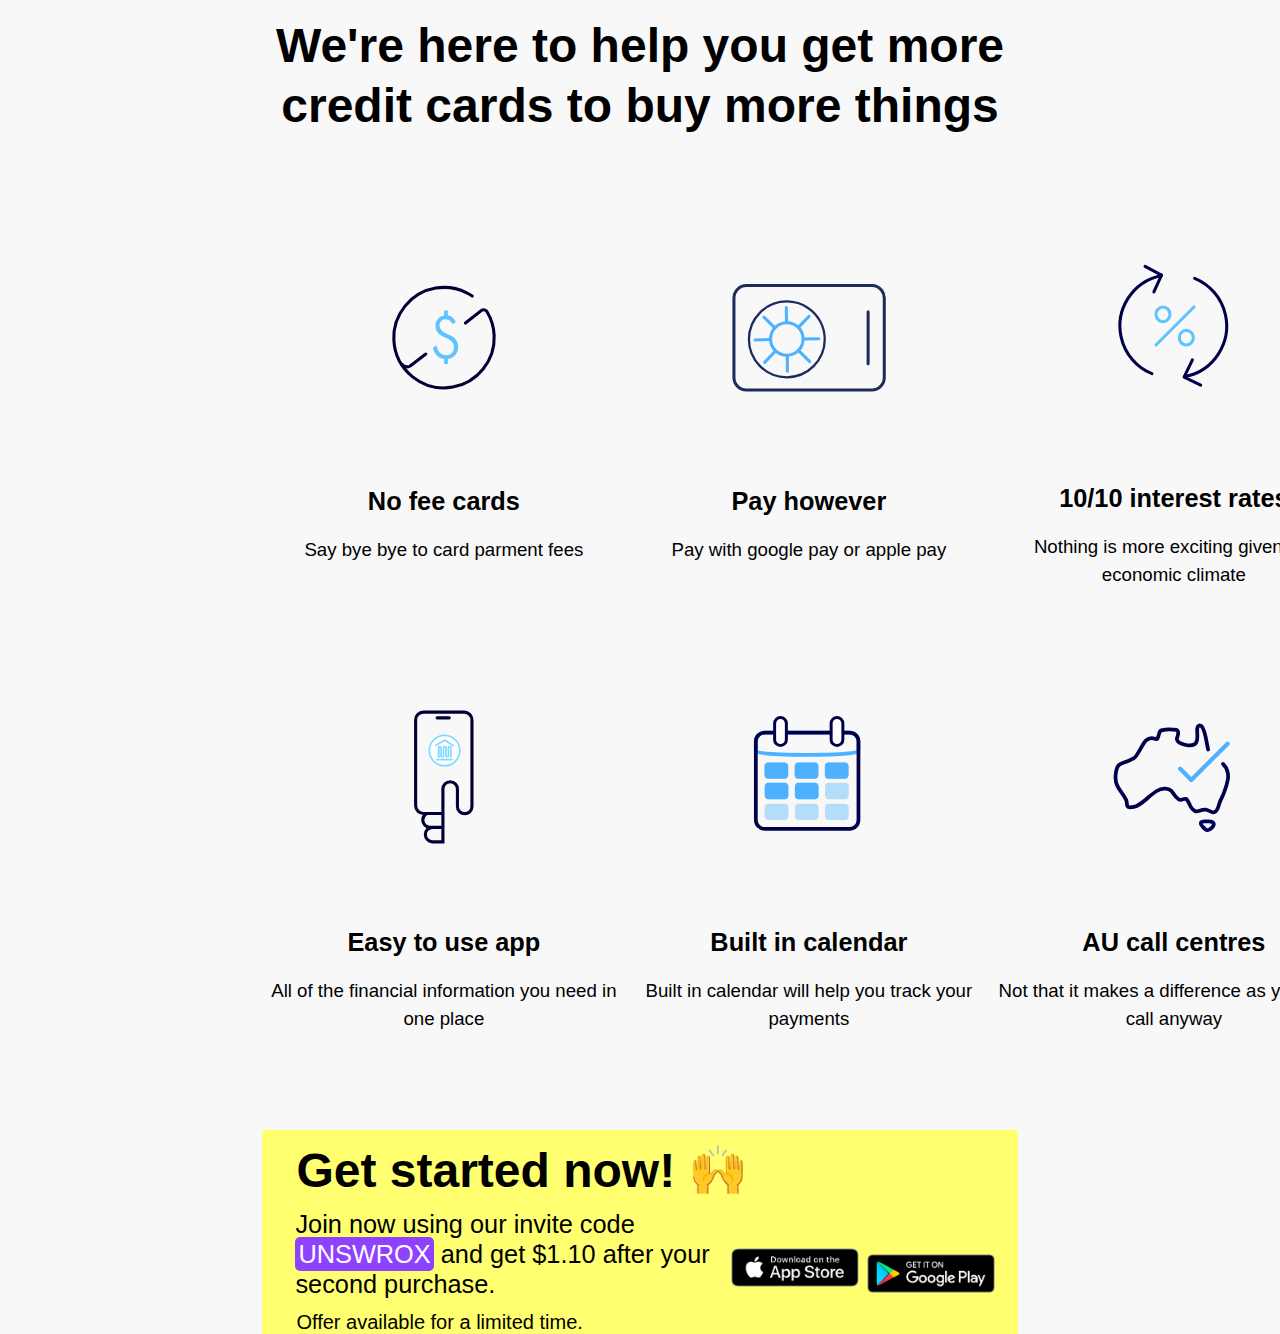
==== task3/index.html @ c68cee31 "ass1" ====
<!DOCTYPE html>
<html>
    <head>
        <!-- <link rel="stylesheet" href="task3.css"> -->
        <style>
            body {
                font-family: Arial, Helvetica, sans-serif;
                margin: 0;
                height: 100vh;
                display: flex;
                flex-direction: column;
                align-items: center;
                justify-content: space-around;
                background-color: #f8f8f8;
            }
            
            /*title box*/
            .flex-box-title{
                width: 59%;
                text-align: center;
                font-size: 48px;
                font-weight: bold;
                margin-top: 16px;
                line-height: 60px;
            }
            
            /* to hold 6 icons */
            .flex-box-icons-big{
                display: flex;
                width: 68%;
                flex-direction: column;
                align-items: center;
                justify-content: space-around;
                margin-top: 57px;
            }
            /* to hold 3 icons */
            .flex-box-icons-small{
                display: flex;
                width: 87%;
                flex-direction: row;
                align-items: center;
                justify-content: space-around;
                margin-bottom: 6%;
            }

            /*1 icon */
            .flex-box-icons-small-individual{
                display: flex;
                width: 100%;
                flex-direction: column;
                align-items: center;
                margin-bottom: 6%;
            }

            /* text in icon */
            .icon-text-header{
                font-weight: bold;
                font-size: 19pt;
                margin-bottom: 10px;
                margin-top: 29px;
            }
            .icon-text-header-2{
                font-weight: bold;
                font-size: 19pt;
                margin-bottom: 10px;
                margin-top: 10px;
                padding-top: 28px;
            }
            .icon-text{
                margin-top: 10px;
                width: 365px;
                font-size: 14pt;
                text-align: center;
                line-height: 28px;
            }
            /* image */
            .image {
                width:230px;
                height:240px;
            }
            .image-2 {
                width:230px;
                height:240px;
                margin-top: 13px;
            }
            .image-3 {
                width:165px;
                height:150px;
                margin-top: 15px;
                margin-bottom: 38px;
            }

            /*rectangle box*/
            .rectangle-box{
                display: flex;
                width: 59%;
                height: 219px;
                background-color: #FFFF70;
                flex-direction: column;
                position: relative;
            }

            /*rectangle-box-text*/
            h1 {
                font-size: 36pt;
                margin-left: 34px;
                margin-top: 12px;
                margin-bottom: 10px;
            }
            .rectangle-box-text{
                font-size: 19pt;
                margin-left: 33px;
                width: 59%;
                line-height: 30px;
            }
            .rectangle-box-text-2{
                font-size: 15pt;
                margin-left: 34px;
                margin-top: 12px;
            }
            
            /*purple box*/
            .purple-box{
                background-color: #8E42FF; 
                color: white; 
                margin: 0px;
                border-radius: 5px;
                padding: 3px;
            }

            /*app store logo*/
            .app-store{
                position: absolute;
                right: 21%;
                bottom: 23%;
                width: 17%;
                height: auto;
            }
            /*google play logo*/
            .google-play{
                position: absolute;
                right: 3%;
                bottom: 20%;
                width: 17%;
                height: auto;
            }

            /*when hovered */
            @media (hover: hover) {
                .purple-box:hover {
                    opacity: 0.7;
                }
                .flex-box-icons-small-individual:hover{
                    opacity: 0.5;
                }
            }

            @media screen and (max-width: 800px) {
                .flex-box-icons-small {
                    flex-direction: column;
                }
            }
        </style>
    </head>
    <body>
        <div class="flex-box-title">We're here to help you get more credit cards to buy more things</div>
        <div class="flex-box-icons-big">
            <div class="flex-box-icons-small">
                <div class="flex-box-icons-small-individual">
                    <img src="assets/q5_icon1.svg" class="image"/>
                    <div class="icon-text-header">No fee cards</div>
                    <div class="icon-text">Say bye bye to card parment fees</div>
                </div>
                <div class="flex-box-icons-small-individual">
                    <img src="assets/q5_icon2.svg" class="image"/>
                    <div class="icon-text-header">Pay however</div>
                    <div class="icon-text">Pay with google pay or apple pay</div>
                </div>
                <div class="flex-box-icons-small-individual">
                    <img src="assets/q5_icon3.svg" class="image-2"/>
                    <div class="icon-text-header-2">10/10 interest rates</div>
                    <div class="icon-text">Nothing is more exciting given the economic climate</div>
                </div>
            </div>
            <div class="flex-box-icons-small">
                <div class="flex-box-icons-small-individual">
                    <img src="assets/q5_icon4.svg" class="image-3"/>
                    <div class="icon-text-header-2">Easy to use app</div>
                    <div class="icon-text">All of the financial information you need in one place</div>
                </div>
                <div class="flex-box-icons-small-individual">
                    <img src="assets/q5_icon5.svg" class="image-3"/>
                    <div class="icon-text-header-2">Built in calendar</div>
                    <div class="icon-text">Built in calendar will help you track your payments</div>
                </div>
                <div class="flex-box-icons-small-individual">
                    <img src="assets/q5_icon6.svg" class="image-3"/>
                    <div class="icon-text-header-2">AU call centres</div>
                    <div class="icon-text">Not that it makes a difference as you won't call anyway</div>
                </div>
            </div>
        </div>
        <div class="rectangle-box">
            <h1>Get started now! 🙌</h1>
            <div class="rectangle-box-text">Join now using our invite code <span class="purple-box">UNSWROX</span> and get $1.10 after your second purchase.</div>
            <div class="rectangle-box-text-2">Offer available for a limited time.</div>
            <img src="assets/app-store.png" class="app-store"/>
            <img src="assets/google-play.png" class="google-play"/>
        </div>
    </body>
</html>
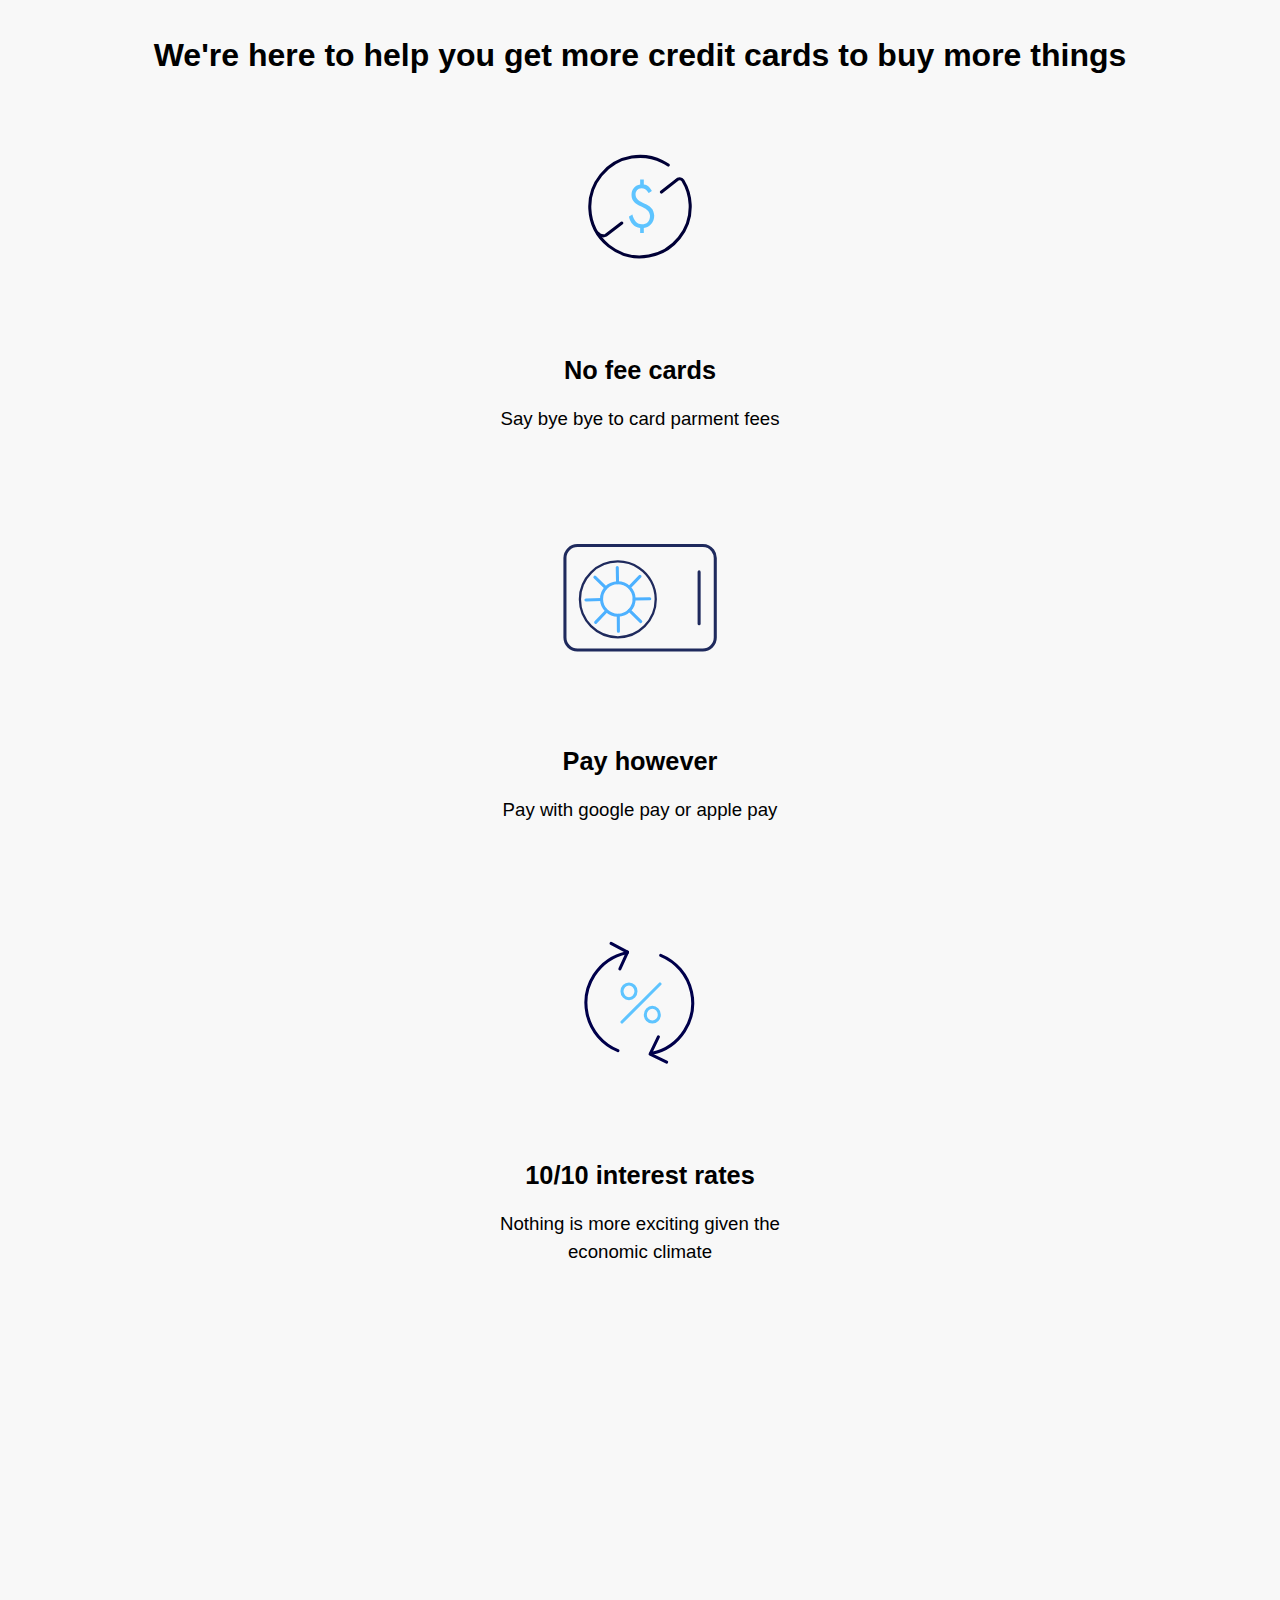
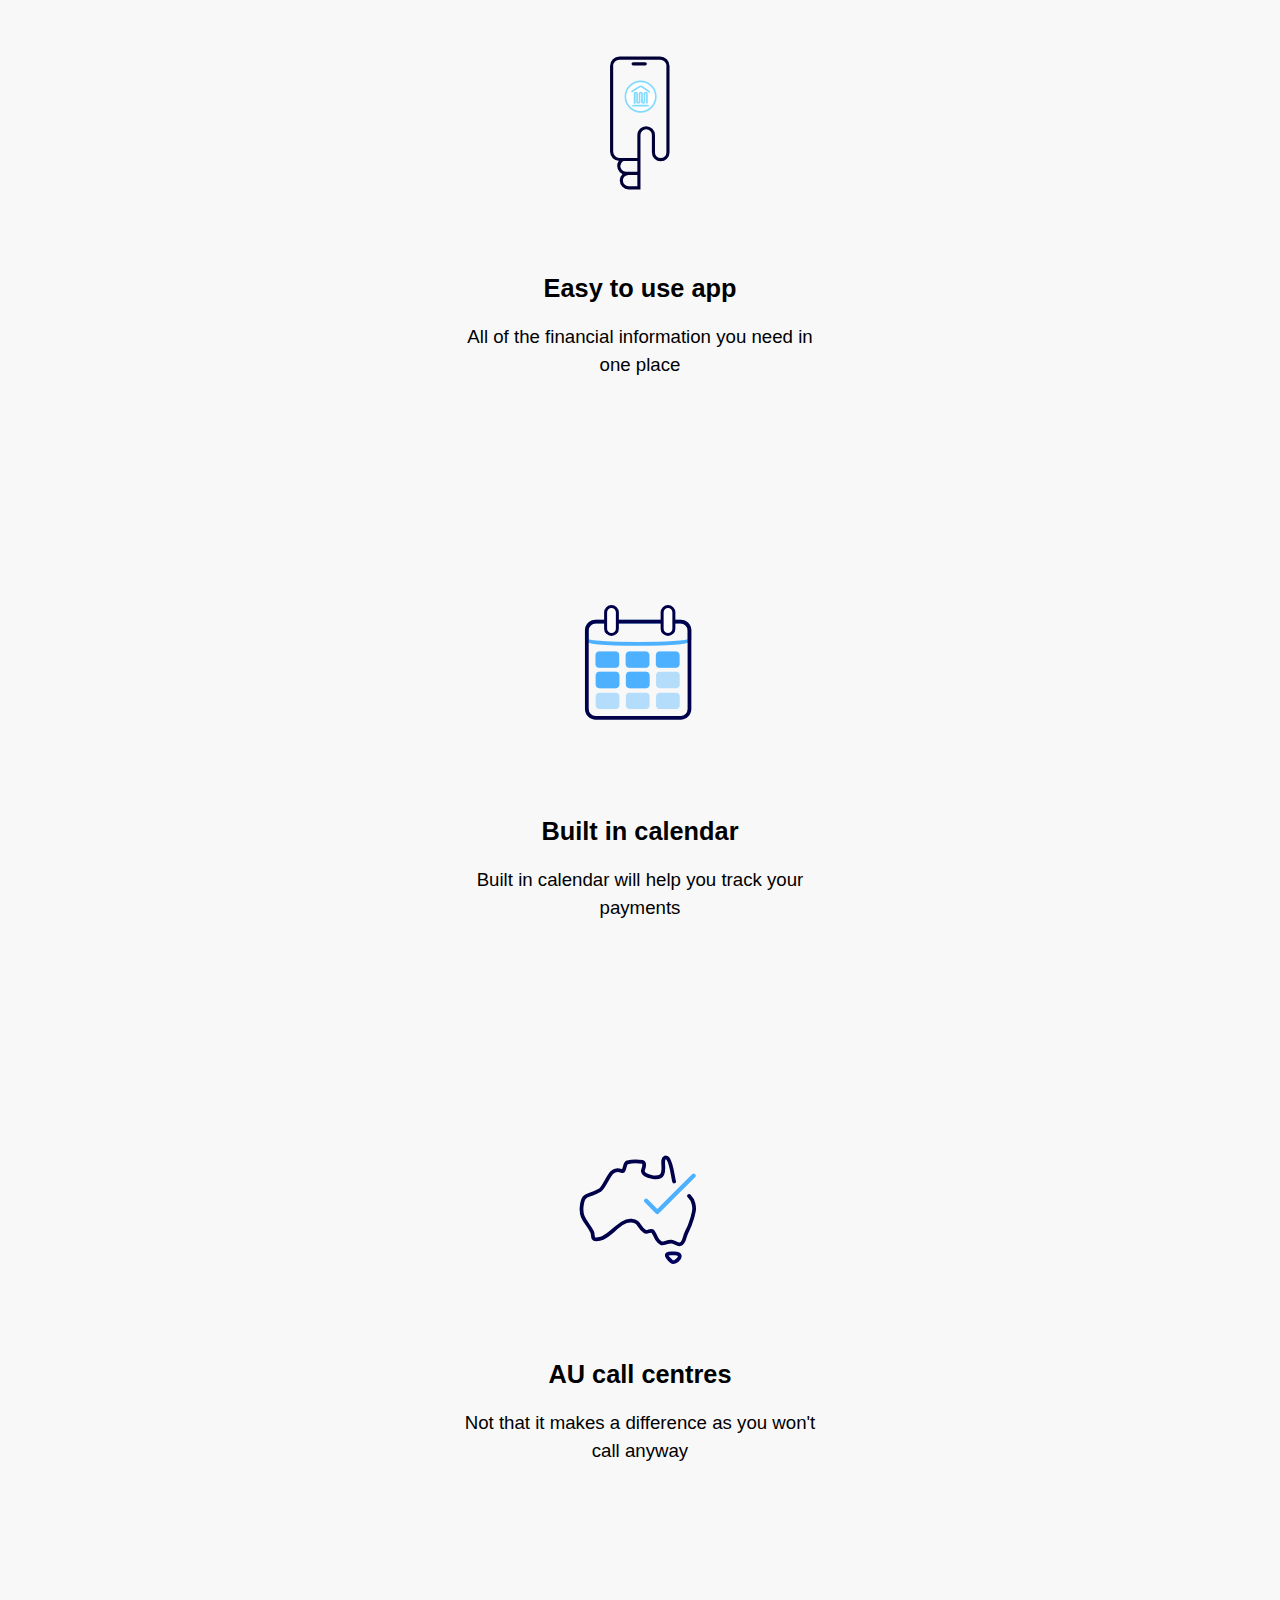
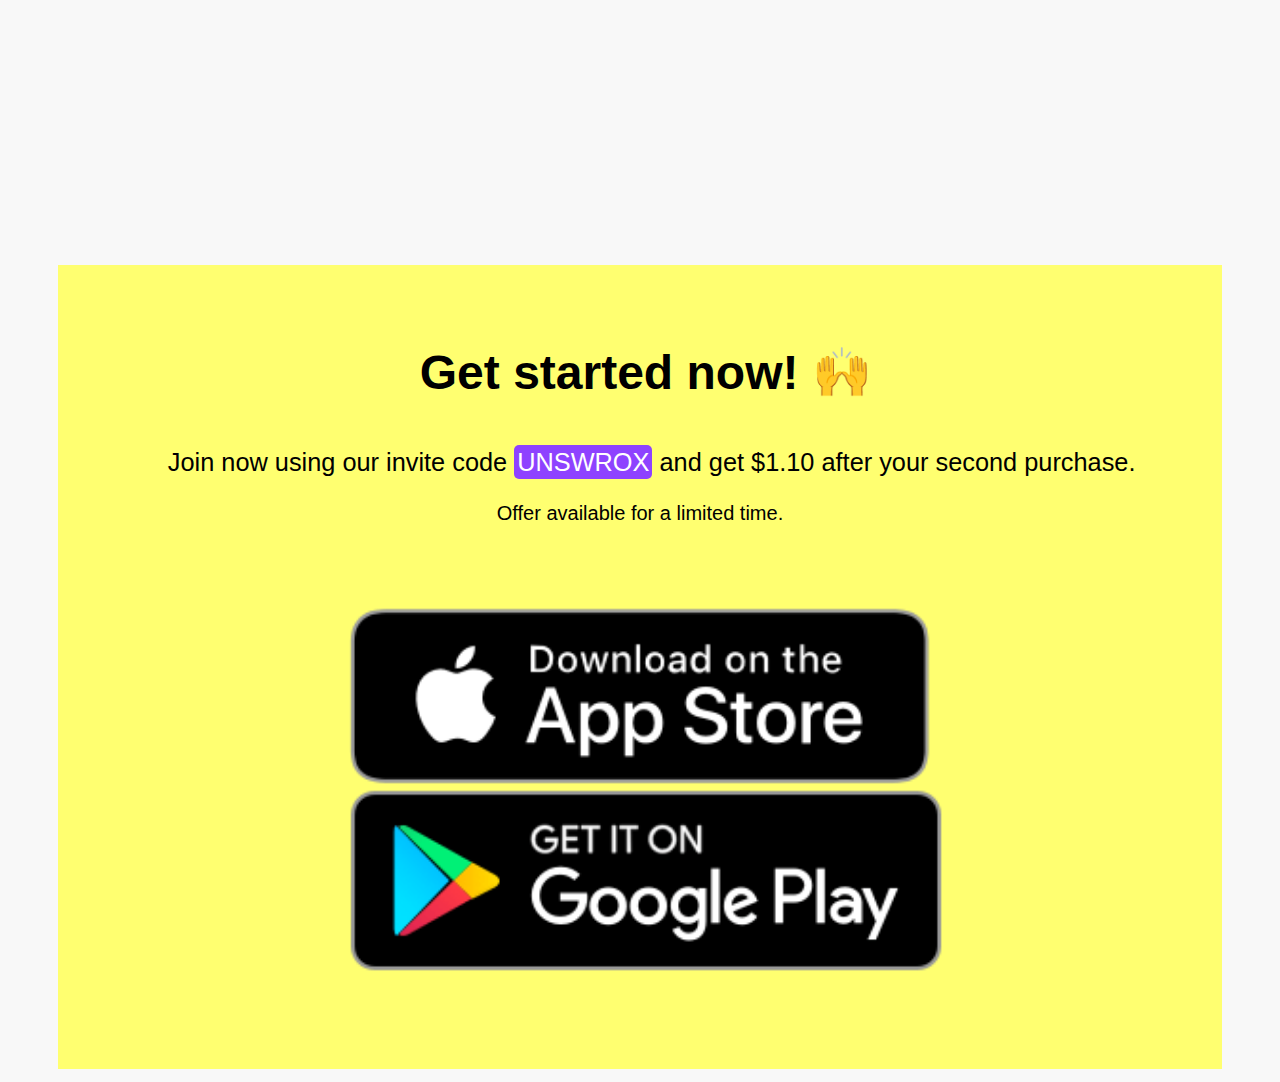
==== commit 73a8ab26: "finished pictocode" ====
--- a/task3/index.html
+++ b/task3/index.html
@@ -1,166 +1,10 @@
 <!DOCTYPE html>
 <html>
     <head>
-        <!-- <link rel="stylesheet" href="task3.css"> -->
-        <style>
-            body {
-                font-family: Arial, Helvetica, sans-serif;
-                margin: 0;
-                height: 100vh;
-                display: flex;
-                flex-direction: column;
-                align-items: center;
-                justify-content: space-around;
-                background-color: #f8f8f8;
-            }
-            
-            /*title box*/
-            .flex-box-title{
-                width: 59%;
-                text-align: center;
-                font-size: 48px;
-                font-weight: bold;
-                margin-top: 16px;
-                line-height: 60px;
-            }
-            
-            /* to hold 6 icons */
-            .flex-box-icons-big{
-                display: flex;
-                width: 68%;
-                flex-direction: column;
-                align-items: center;
-                justify-content: space-around;
-                margin-top: 57px;
-            }
-            /* to hold 3 icons */
-            .flex-box-icons-small{
-                display: flex;
-                width: 87%;
-                flex-direction: row;
-                align-items: center;
-                justify-content: space-around;
-                margin-bottom: 6%;
-            }
-
-            /*1 icon */
-            .flex-box-icons-small-individual{
-                display: flex;
-                width: 100%;
-                flex-direction: column;
-                align-items: center;
-                margin-bottom: 6%;
-            }
-
-            /* text in icon */
-            .icon-text-header{
-                font-weight: bold;
-                font-size: 19pt;
-                margin-bottom: 10px;
-                margin-top: 29px;
-            }
-            .icon-text-header-2{
-                font-weight: bold;
-                font-size: 19pt;
-                margin-bottom: 10px;
-                margin-top: 10px;
-                padding-top: 28px;
-            }
-            .icon-text{
-                margin-top: 10px;
-                width: 365px;
-                font-size: 14pt;
-                text-align: center;
-                line-height: 28px;
-            }
-            /* image */
-            .image {
-                width:230px;
-                height:240px;
-            }
-            .image-2 {
-                width:230px;
-                height:240px;
-                margin-top: 13px;
-            }
-            .image-3 {
-                width:165px;
-                height:150px;
-                margin-top: 15px;
-                margin-bottom: 38px;
-            }
-
-            /*rectangle box*/
-            .rectangle-box{
-                display: flex;
-                width: 59%;
-                height: 219px;
-                background-color: #FFFF70;
-                flex-direction: column;
-                position: relative;
-            }
-
-            /*rectangle-box-text*/
-            h1 {
-                font-size: 36pt;
-                margin-left: 34px;
-                margin-top: 12px;
-                margin-bottom: 10px;
-            }
-            .rectangle-box-text{
-                font-size: 19pt;
-                margin-left: 33px;
-                width: 59%;
-                line-height: 30px;
-            }
-            .rectangle-box-text-2{
-                font-size: 15pt;
-                margin-left: 34px;
-                margin-top: 12px;
-            }
-            
-            /*purple box*/
-            .purple-box{
-                background-color: #8E42FF; 
-                color: white; 
-                margin: 0px;
-                border-radius: 5px;
-                padding: 3px;
-            }
-
-            /*app store logo*/
-            .app-store{
-                position: absolute;
-                right: 21%;
-                bottom: 23%;
-                width: 17%;
-                height: auto;
-            }
-            /*google play logo*/
-            .google-play{
-                position: absolute;
-                right: 3%;
-                bottom: 20%;
-                width: 17%;
-                height: auto;
-            }
-
-            /*when hovered */
-            @media (hover: hover) {
-                .purple-box:hover {
-                    opacity: 0.7;
-                }
-                .flex-box-icons-small-individual:hover{
-                    opacity: 0.5;
-                }
-            }
-
-            @media screen and (max-width: 800px) {
-                .flex-box-icons-small {
-                    flex-direction: column;
-                }
-            }
-        </style>
+        <link rel="stylesheet" href="task3.css">
+        <meta charset="UTF-8">
+        <meta http-equiv="X-UA-Compatible" content="IE=edge">
+        <meta name="viewport" content="width=device-width, initial-scale=1.0">
     </head>
     <body>
         <div class="flex-box-title">We're here to help you get more credit cards to buy more things</div>
@@ -182,18 +26,18 @@
                     <div class="icon-text">Nothing is more exciting given the economic climate</div>
                 </div>
             </div>
-            <div class="flex-box-icons-small">
+            <div class="flex-box-icons-small-2">
                 <div class="flex-box-icons-small-individual">
                     <img src="assets/q5_icon4.svg" class="image-3"/>
                     <div class="icon-text-header-2">Easy to use app</div>
                     <div class="icon-text">All of the financial information you need in one place</div>
                 </div>
-                <div class="flex-box-icons-small-individual">
+                <div class="flex-box-icons-small-individual-2">
                     <img src="assets/q5_icon5.svg" class="image-3"/>
                     <div class="icon-text-header-2">Built in calendar</div>
                     <div class="icon-text">Built in calendar will help you track your payments</div>
                 </div>
-                <div class="flex-box-icons-small-individual">
+                <div class="flex-box-icons-small-individual-2">
                     <img src="assets/q5_icon6.svg" class="image-3"/>
                     <div class="icon-text-header-2">AU call centres</div>
                     <div class="icon-text">Not that it makes a difference as you won't call anyway</div>
@@ -201,11 +45,17 @@
             </div>
         </div>
         <div class="rectangle-box">
-            <h1>Get started now! 🙌</h1>
-            <div class="rectangle-box-text">Join now using our invite code <span class="purple-box">UNSWROX</span> and get $1.10 after your second purchase.</div>
-            <div class="rectangle-box-text-2">Offer available for a limited time.</div>
-            <img src="assets/app-store.png" class="app-store"/>
-            <img src="assets/google-play.png" class="google-play"/>
+            <div class="container-1">
+                <h1>Get started now! 🙌</h1>
+                <div class="rectangle-box-text">Join now using our invite code <span class="purple-box">UNSWROX</span> and get $1.10 after your second purchase.</div>
+                <div class="rectangle-box-text-2">Offer available for a limited time.</div>
+            </div>
+            <div class="container-2">
+                <img src="assets/app-store.png" class="app-store"/>
+            </div>
+            <div class="container-3">
+                <img src="assets/google-play.png" class="google-play"/>
+            </div>
         </div>
     </body>
 </html>--- a/task3/task3.css
+++ b/task3/task3.css
@@ -0,0 +1,266 @@
+body {
+    font-family: Arial, Helvetica, sans-serif;
+    margin: 0;
+    height: 100%;
+    width: 100%;
+    display: flex;
+    flex-direction: column;
+    align-items: center;
+    justify-content: space-evenly;
+    background-color: #f8f8f8;
+}
+
+/*title box*/
+.flex-box-title{
+    width: 59%;
+    text-align: center;
+    font-size: 48px;
+    font-weight: bold;
+    margin-top: 16px;
+    line-height: 60px;
+}
+
+/* to hold 6 icons */
+.flex-box-icons-big{
+    display: flex;
+    width: 68%;
+    flex-direction: column;
+    align-items: center;
+    justify-content: space-around;
+    margin-top: 3.8%;
+}
+/* to hold 3 icons */
+.flex-box-icons-small{
+    display: flex;
+    width: 87%;
+    flex-direction: row;
+    align-items: center;
+    justify-content: space-around;
+    margin-bottom: 6%;
+}
+.flex-box-icons-small-2{
+    display: flex;
+    width: 87%;
+    flex-direction: row;
+    align-items: center;
+    justify-content: space-around;
+    margin-bottom: 6%;
+}
+
+/*to hold 1 icon's header, text and image*/
+.flex-box-icons-small-individual{
+    display: flex;
+    width: 100%;
+    flex-direction: column;
+    align-items: center;
+    margin-bottom: 6%;
+}
+.flex-box-icons-small-individual-2{
+    display: flex;
+    width: 100%;
+    flex-direction: column;
+    align-items: center;
+    margin-bottom: 6%;
+}
+
+/* text in icon */
+.icon-text-header{
+    font-weight: bold;
+    font-size: 19pt;
+    margin-bottom: 10px;
+    margin-top: 29px;
+}
+.icon-text-header-2{
+    font-weight: bold;
+    font-size: 19pt;
+    margin-bottom: 10px;
+    margin-top: 10px;
+    padding-top: 28px;
+}
+.icon-text{
+    margin-top: 10px;
+    width: 365px;
+    font-size: 14pt;
+    text-align: center;
+    line-height: 28px;
+}
+
+/* image */
+.image {
+    width:230px;
+    height:240px;
+}
+.image-2 {
+    width:230px;
+    height:240px;
+    margin-top: 13px;
+}
+.image-3 {
+    width:165px;
+    height:150px;
+    margin-top: 15px;
+    margin-bottom: 38px;
+}
+
+/*rectangle box*/
+.rectangle-box{
+    display: flex;
+    width: 59%;
+    background-color: #FFFF70;
+    flex-direction: row;
+    margin-top: 0.5%;
+    margin-bottom: 1%;
+}
+
+/*containers inside the rectangle box*/
+/*container 1*/
+.container-1{
+    width: 60%;
+}
+/*container 2*/
+.container-2{
+    width: 20%;
+}
+/*container 3*/
+.container-3{
+    width: 20%;
+}
+
+/*rectangle-box-text*/
+h1 {
+    font-size: 36pt;
+    margin-left: 34px;
+    margin-top: 12px;
+    margin-bottom: 10px;
+}
+.rectangle-box-text{
+    font-size: 19pt;
+    margin-left: 33px;
+    width: 100%;
+    line-height: 30px;
+}
+.rectangle-box-text-2{
+    font-size: 15pt;
+    margin-left: 34px;
+    margin-top: 12px;
+    margin-bottom: 4%;
+}
+
+/*purple box for UNSWROX*/
+.purple-box{
+    background-color: #8E42FF; 
+    color: white; 
+    margin: 0px;
+    border-radius: 5px;
+    padding: 3px;
+}
+
+/*app store logo*/
+.app-store{
+    width: 86%;
+    height: auto;
+    margin-top: 110px;
+    margin-left: 24px;
+}
+/*google play logo*/
+.google-play{
+    width: 85%;
+    height: auto;
+    margin-top: 114px;
+}
+
+/*when hovered */
+@media (hover: hover) {
+    .purple-box:hover {
+        opacity: 0.7;
+    }
+    .flex-box-icons-small-individual:hover{
+        opacity: 0.5;
+    }
+    .flex-box-icons-small-individual-2:hover{
+        opacity: 0.5;
+    }
+}
+
+/*when screen's width <= 1400px */
+@media screen and (max-width: 1400px) {
+
+    .flex-box-icons-small {
+        flex-direction: column;
+    }
+    .flex-box-icons-small-2{
+        flex-direction: column;
+        margin-top: 31%;
+        margin-bottom: 1%;
+    }
+    .flex-box-icons-small-individual-2{
+        margin-top: 20%;
+    }
+    .flex-box-icons-big {
+        margin-top: 9px;
+        margin-bottom: 18%;;
+    }
+    .flex-box-title {
+        width: 82%;
+        text-align: center;
+        font-size: 32px;
+        font-weight: bold;
+        margin-top: 32px;
+        line-height: 46px;
+    }
+    .rectangle-box{
+        flex-direction: column;
+        align-items: center;
+        width: 91%;
+        height: 30%;
+        margin-top: 9%;
+    }
+    /*container 1*/
+    .container-1{
+        width: 100%;
+        height: 61%;
+    }
+    /*container 2*/
+    .container-2{
+        width: 100%;
+        height: 17%;
+    }
+    /*container 3*/
+    .container-3{
+        width: 100%;
+        height: 20%;
+    }
+    .app-store{
+        width: 50%;
+        margin-top: 0px;
+        margin-left: 25%;
+    }
+    .google-play{
+        width: 51%;
+        margin-top: 0%;
+        margin-left: 25%;
+        margin-bottom: 8%;
+    }
+    /*rectangle-box-text*/
+    h1 {
+        text-align: center;
+        line-height: 62%;
+        margin-left: 1%;
+        margin-top: 8%;
+        margin-bottom: 5%;
+        font-size: 36pt;
+    }
+    .rectangle-box-text{
+        text-align: center;
+        margin-left: 7%;
+        margin-bottom: 0%;
+        width: 88%;
+        line-height: 131%;
+    }
+    .rectangle-box-text-2{
+        text-align: center;
+        margin-left: 0%;
+        margin-bottom: 7%;
+        margin-top: 2%;
+    } 
+}